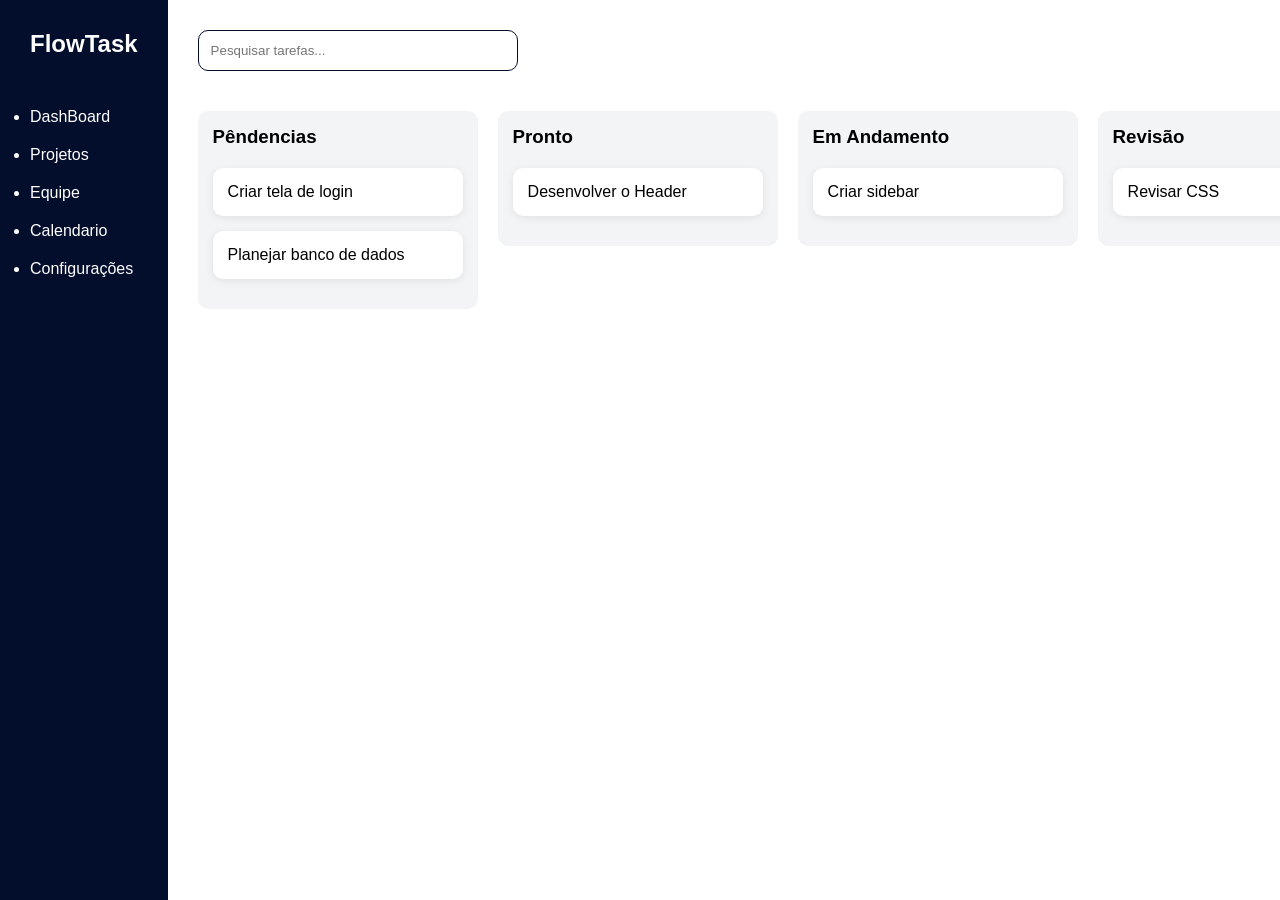
==== index.html @ 1e6c3bdd "Layout inicial do FlowTask" ====
<!DOCTYPE html>
<html lang="pt-BR">
<head>
    <meta charset="UTF-8">
    <meta name="viewport" content="width=device-width, initial-scale=1.0">
    <title>FlowTask</title>
    <link rel="stylesheet" href="style.css">
</head>
<body>

    <aside class="sidebar">  
        <div class="logo">
            <h2>FlowTask</h2>
        </div>

        <nav>
            <ul>
                <li>DashBoard</li>
                <li>Projetos</li>
                <li>Equipe</li>
                <li>Calendario</li>
                <li>Configurações</li>
            </ul>
        </nav>

    </aside>

    <main>

        <header class="header">
            <div class="search-box">
                <input 
                type="text"
                placeholder="Pesquisar tarefas..."
                >
            </div>

            <div class="header-right">
                <button class="btn-add">
                    + Nova Tarefa
                </button>
            
                <div class="user">
                    👤 Cris
                </div>
            </div>

        </header>

        <section class="board">
            <div class="column">
                <h3>Pêndencias</h3>
                <div class="card">
                    Criar tela de login
                </div>
                <div class="card">
                    Planejar banco de dados
                </div>
            </div>
            <div class="column">
                <h3>Pronto</h3>
                <div class="card">
                    Desenvolver o Header
                </div>
            </div>
            <div class="column">
                <h3>Em Andamento</h3>
                <div class="card">
                    Criar sidebar
                </div>
            </div>
            <div class="column">
                <h3>Revisão</h3>
                <div class="card">
                    Revisar CSS
                </div>
            </div>
            <div class="column">
                <h3>Concluído</h3>
                <div class="card">
                    Criar estrutura HTML
                </div>
            </div>
        </section>

    </main>

</body>

</html>
---- style.css ----
*{
    margin:0;
    padding:0;
    box-sizing:border-box;
}
body{
    display: flex;
    min-height:100vh;
    font-family: Arial, Helvetica, sans-serif;
}
.sidebar{
    width:250px;
    background: #030d2c;
    color: white;
    padding: 30px;
}
.logo{
    margin-bottom: 50px;
}
.sidebar li{
    margin-bottom: 20px;
    cursor: pointer;
}
main{
    flex: 1;
    padding: 30px;
}
.header{
    display: flex;
    justify-content: space-between;
    align-items: center;
    margin-bottom: 40px;
}
.search-box input{
    width: 320px;
    padding: 12px;
    border-radius: 10px;
    border: 1px solid #030d2c;
}
.header-right{
    display: flex;
    align-items: center;
    gap: 10px;
}
.btn-add{
    background: #030d2c;
    color: white;
    border: none;
    padding: 12px 20px;
    border-radius: 10px;
    cursor: pointer;
}
.user{
    font-weight: bold;
}
.board{
    display: flex;
    gap: 20px;
    align-items: flex-start;
}
.column{
    background: #f3f4f6;
    width: 280px;
    border-radius: 10px;
    padding: 15px;
}
.column h3{
    margin-bottom: 20px;
}
.card{
    background: white;
    padding: 15px;
    border-radius: 10px;
    margin-bottom: 15px;
    box-shadow: 0 2px 8px rgba(0, 0, 0,.08);
    cursor: pointer;
}
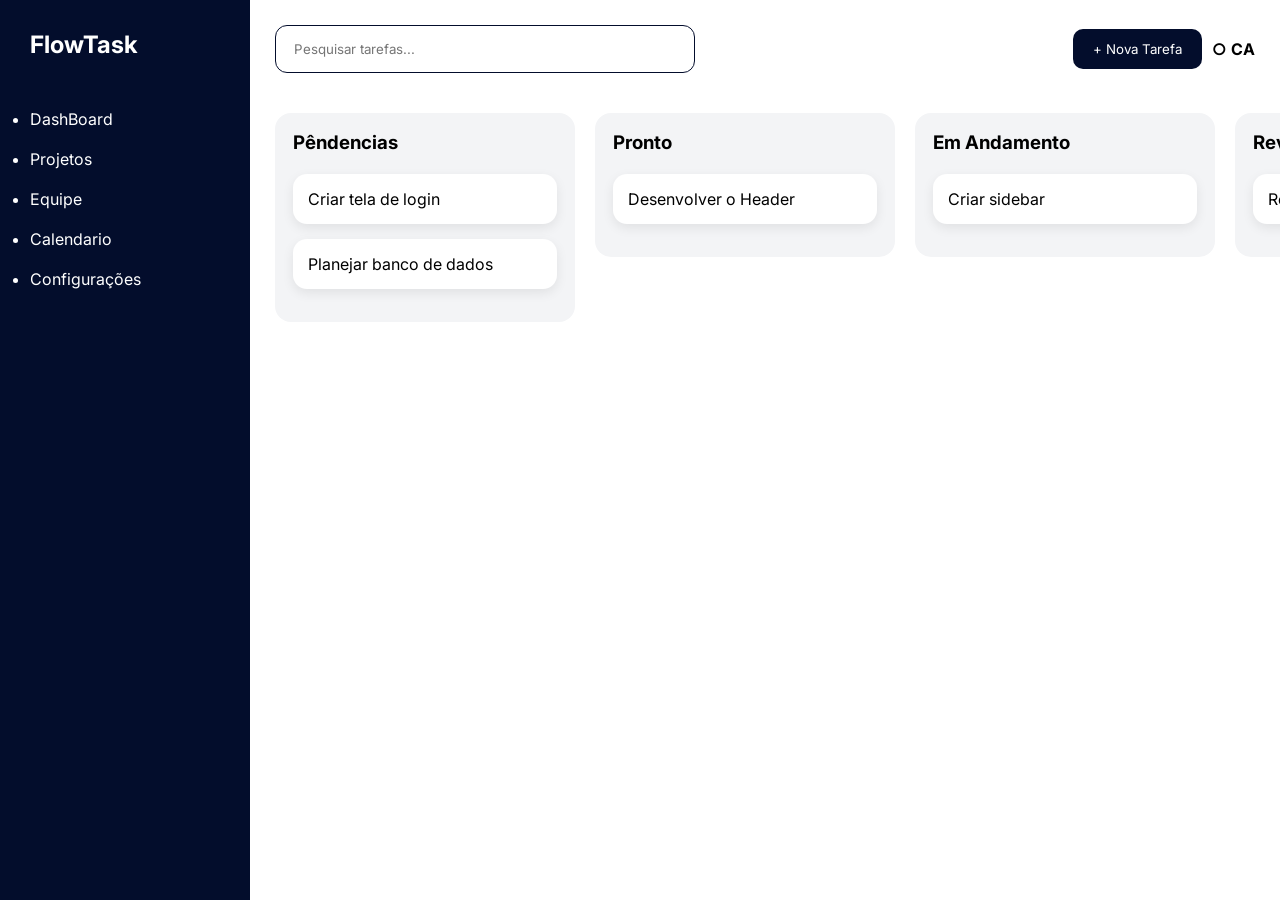
==== commit 405aba9e: "Ajustando visual das colunas" ====
--- a/index.html
+++ b/index.html
@@ -5,6 +5,9 @@
     <meta name="viewport" content="width=device-width, initial-scale=1.0">
     <title>FlowTask</title>
     <link rel="stylesheet" href="style.css">
+    <link rel="preconnect" href="https://fonts.googleapis.com">
+    <link rel="preconnect" href="https://fonts.gstatic.com" crossorigin>
+    <link href="https://fonts.googleapis.com/css2?family=Inter:wght@300;400;500;600;700&display=swap" rel="stylesheet">
 </head>
 <body>
 
@@ -41,7 +44,7 @@
                 </button>
             
                 <div class="user">
-                    👤 Cris
+                    ○ CA
                 </div>
             </div>
 
--- a/style.css
+++ b/style.css
@@ -2,6 +2,7 @@
     margin:0;
     padding:0;
     box-sizing:border-box;
+    font-family: "Inter", sans-serif;
 }
 body{
     display: flex;
@@ -23,7 +24,11 @@
 }
 main{
     flex: 1;
-    padding: 30px;
+    gap: 24px;
+    padding: 25px;
+    overflow-x: auto;
+    align-items: flex-start;
+    height:calc(100vh - 100px);
 }
 .header{
     display: flex;
@@ -32,9 +37,10 @@
     margin-bottom: 40px;
 }
 .search-box input{
-    width: 320px;
-    padding: 12px;
-    border-radius: 10px;
+    width: 420px;
+    height: 48px;
+    padding: 0 18px;
+    border-radius: 12px;
     border: 1px solid #030d2c;
 }
 .header-right{
@@ -60,9 +66,17 @@
 }
 .column{
     background: #f3f4f6;
+    transition: .25s;
+    border-radius: 16px;
+    padding: 18px;
+    min-width: 300px;
+    display: flex;
+    flex-direction: column;
+    height: 100%;
     width: 280px;
-    border-radius: 10px;
-    padding: 15px;
+}
+.column:hover{
+    background:#eef2f7;
 }
 .column h3{
     margin-bottom: 20px;
@@ -70,8 +84,13 @@
 .card{
     background: white;
     padding: 15px;
-    border-radius: 10px;
+    border-radius: 14px;
     margin-bottom: 15px;
-    box-shadow: 0 2px 8px rgba(0, 0, 0,.08);
+    box-shadow: 0 4px 12px rgba(0, 0, 0,.08);
+    transition: .25s;
     cursor: pointer;
+}
+.card:hover{
+    transform: translateY(-5px);
+    box-shadow: 0 10px 25px rgba(0,0,0,.18);
 }
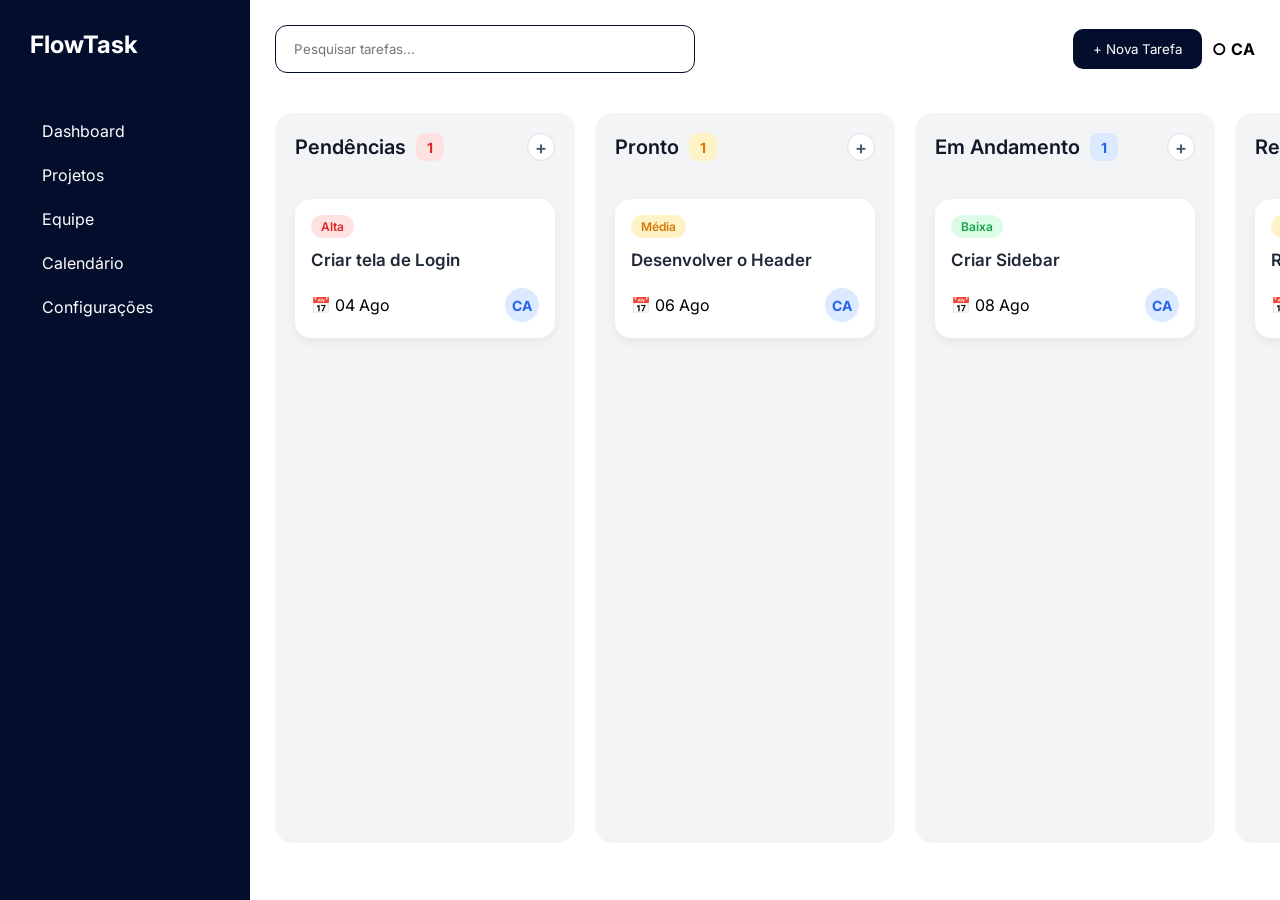
==== commit 222fcd59: "Atualizando visual dos cards" ====
--- a/index.html
+++ b/index.html
@@ -1,94 +1,328 @@
 <!DOCTYPE html>
 <html lang="pt-BR">
+
 <head>
     <meta charset="UTF-8">
     <meta name="viewport" content="width=device-width, initial-scale=1.0">
     <title>FlowTask</title>
+
     <link rel="stylesheet" href="style.css">
+
     <link rel="preconnect" href="https://fonts.googleapis.com">
     <link rel="preconnect" href="https://fonts.gstatic.com" crossorigin>
+
     <link href="https://fonts.googleapis.com/css2?family=Inter:wght@300;400;500;600;700&display=swap" rel="stylesheet">
 </head>
+
 <body>
 
-    <aside class="sidebar">  
+    <!-- SIDEBAR -->
+
+    <aside class="sidebar">
+
         <div class="logo">
             <h2>FlowTask</h2>
         </div>
 
         <nav>
+
             <ul>
-                <li>DashBoard</li>
+
+                <li>Dashboard</li>
                 <li>Projetos</li>
                 <li>Equipe</li>
-                <li>Calendario</li>
+                <li>Calendário</li>
                 <li>Configurações</li>
+
             </ul>
+
         </nav>
 
     </aside>
 
+    <!-- CONTEÚDO -->
+
     <main>
 
+        <!-- HEADER -->
+
         <header class="header">
+
             <div class="search-box">
-                <input 
-                type="text"
-                placeholder="Pesquisar tarefas..."
-                >
+
+                <input
+                    type="text"
+                    placeholder="Pesquisar tarefas...">
+
             </div>
 
             <div class="header-right">
+
                 <button class="btn-add">
                     + Nova Tarefa
                 </button>
-            
+
                 <div class="user">
                     ○ CA
                 </div>
+
             </div>
 
         </header>
 
+        <!-- KANBAN -->
+
         <section class="board">
-            <div class="column">
-                <h3>Pêndencias</h3>
-                <div class="card">
-                    Criar tela de login
-                </div>
-                <div class="card">
-                    Planejar banco de dados
-                </div>
-            </div>
-            <div class="column">
-                <h3>Pronto</h3>
-                <div class="card">
-                    Desenvolver o Header
-                </div>
-            </div>
-            <div class="column">
-                <h3>Em Andamento</h3>
-                <div class="card">
-                    Criar sidebar
-                </div>
-            </div>
-            <div class="column">
-                <h3>Revisão</h3>
-                <div class="card">
-                    Revisar CSS
-                </div>
-            </div>
-            <div class="column">
-                <h3>Concluído</h3>
-                <div class="card">
-                    Criar estrutura HTML
-                </div>
-            </div>
+
+            <!-- Pendências -->
+
+            <div class="column">
+
+                <div class="column-header">
+
+                    <div class="column-title">
+
+                        <h3>Pendências</h3>
+
+                        <span class="task-count danger">
+                            1
+                        </span>
+
+                    </div>
+
+                    <button class="add-task">+</button>
+
+                </div>
+
+                <div class="task-list">
+
+                    <div class="card">
+
+                        <span class="priority priority-high">Alta</span>
+                        </span>
+
+                        <h4>
+                            Criar tela de Login
+                        </h4>
+
+                        <div class="card-footer">
+
+                            <span class="card-date">
+                                📅 04 Ago
+                            </span>
+
+                            <div class="avatar">
+                                CA
+                            </div>
+
+                        </div>
+
+                    </div>
+
+                </div>
+
+            </div>
+
+            <!-- Pronto -->
+
+            <div class="column">
+
+                <div class="column-header">
+
+                    <div class="column-title">
+
+                        <h3>Pronto</h3>
+
+                        <span class="task-count warning">
+                            1
+                        </span>
+
+                    </div>
+
+                    <button class="add-task">+</button>
+
+                </div>
+
+                <div class="task-list">
+
+                    <div class="card">
+
+                        <span class="priority priority-medium">Média</span>
+                        </span>
+
+                        <h4>
+                            Desenvolver o Header
+                        </h4>
+
+                        <div class="card-footer">
+
+                            <span class="card-date">
+                                📅 06 Ago
+                            </span>
+
+                            <div class="avatar">
+                                CA
+                            </div>
+
+                        </div>
+
+                    </div>
+
+                </div>
+
+            </div>
+
+            <!-- Em andamento -->
+
+            <div class="column">
+
+                <div class="column-header">
+
+                    <div class="column-title">
+
+                        <h3>Em Andamento</h3>
+
+                        <span class="task-count info">
+                            1
+                        </span>
+
+                    </div>
+
+                    <button class="add-task">+</button>
+
+                </div>
+
+                <div class="task-list">
+
+                    <div class="card">
+
+                        <span class="priority priority-low">Baixa</span>
+                        </span>
+
+                        <h4>
+                            Criar Sidebar
+                        </h4>
+
+                        <div class="card-footer">
+
+                            <span class="card-date">
+                                📅 08 Ago
+                            </span>
+
+                            <div class="avatar">
+                                CA
+                            </div>
+
+                        </div>
+
+                    </div>
+
+                </div>
+
+            </div>
+
+            <!-- Revisão -->
+
+            <div class="column">
+
+                <div class="column-header">
+
+                    <div class="column-title">
+
+                        <h3>Revisão</h3>
+
+                        <span class="task-count purple">
+                            1
+                        </span>
+
+                    </div>
+
+                    <button class="add-task">+</button>
+
+                </div>
+
+                <div class="task-list">
+
+                    <div class="card">
+
+                        <span class="priority priority-medium">Média</span>
+                        </span>
+
+                        <h4>
+                            Revisar CSS
+                        </h4>
+
+                        <div class="card-footer">
+
+                            <span class="card-date">
+                                📅 09 Ago
+                            </span>
+
+                            <div class="avatar">
+                                CA
+                            </div>
+
+                        </div>
+
+                    </div>
+
+                </div>
+
+            </div>
+
+            <!-- Concluído -->
+
+            <div class="column">
+
+                <div class="column-header">
+
+                    <div class="column-title">
+
+                        <h3>Concluído</h3>
+
+                        <span class="task-count success">
+                            1
+                        </span>
+
+                    </div>
+
+                    <button class="add-task">+</button>
+
+                </div>
+
+                <div class="task-list">
+
+                    <div class="card">
+
+                        <span class="priority priority-low">Baixa</span>
+                        </span>
+
+                        <h4>
+                            Criar estrutura HTML
+                        </h4>
+
+                        <div class="card-footer">
+
+                            <span class="card-date">
+                                📅 02 Ago
+                            </span>
+
+                            <div class="avatar">
+                                CA
+                            </div>
+
+                        </div>
+
+                    </div>
+
+                </div>
+
+            </div>
+
         </section>
 
     </main>
 
 </body>
 
-</html>
-
+</html>
--- a/style.css
+++ b/style.css
@@ -7,7 +7,6 @@
 body{
     display: flex;
     min-height:100vh;
-    font-family: Arial, Helvetica, sans-serif;
 }
 .sidebar{
     width:250px;
@@ -19,16 +18,16 @@
     margin-bottom: 50px;
 }
 .sidebar li{
-    margin-bottom: 20px;
-    cursor: pointer;
+    border-radius: 10px;
+    padding: 12px;
+    transition: .2s;
 }
 main{
-    flex: 1;
-    gap: 24px;
-    padding: 25px;
-    overflow-x: auto;
-    align-items: flex-start;
-    height:calc(100vh - 100px);
+    flex:1;
+    padding:25px;
+    overflow:hidden;
+    display:flex;
+    flex-direction:column;
 }
 .header{
     display: flex;
@@ -55,6 +54,7 @@
     padding: 12px 20px;
     border-radius: 10px;
     cursor: pointer;
+    transition: 2s;
 }
 .user{
     font-weight: bold;
@@ -66,31 +66,191 @@
 }
 .column{
     background: #f3f4f6;
-    transition: .25s;
-    border-radius: 16px;
-    padding: 18px;
+    border-radius: 18px;
+    padding: 20px;
     min-width: 300px;
     display: flex;
     flex-direction: column;
-    height: 100%;
-    width: 280px;
+    height: calc(100vh - 170px);
 }
 .column:hover{
     background:#eef2f7;
 }
-.column h3{
-    margin-bottom: 20px;
+.column-title h3{
+    margin: 0;
+    font-size: 20px !important;
+    font-weight: 600;
+    color: #111827;
 }
 .card{
     background: white;
-    padding: 15px;
-    border-radius: 14px;
-    margin-bottom: 15px;
-    box-shadow: 0 4px 12px rgba(0, 0, 0,.08);
-    transition: .25s;
+    padding: 16px;
+    border-radius: 16px;
+    margin-bottom: 14px;
+    box-shadow: 0 4px 10px rgba(0, 0, 0,.06);
+    transition: .2s ease;
     cursor: pointer;
+    position: relative;
+    overflow: hidden;
+}
+.card::before{
+    content: "";
+    position: absolute;
+
+    top: 0;
+    left: 0;
+
+    width: 5px;
+    height: 100%;
+
+    border-radius: 4px 0 0 4px;
+}
+.card-high::before{
+    background:#EF4444;
+}
+
+.card-medium::before{
+    background:#F59E0B;
+}
+
+.card-low::before{
+    background:#22C55E;
+}
+.priority-high {
+    background: #FEE2E2;
+    color: #DC2626;
+}
+
+.priority-medium {
+    background: #FEF3C7;
+    color: #D97706;
+}
+
+.priority-low {
+    background: #DCFCE7;
+    color: #16A34A;
 }
 .card:hover{
-    transform: translateY(-5px);
-    box-shadow: 0 10px 25px rgba(0,0,0,.18);
-}+    transform: translateY(-3px);
+    box-shadow: 0 8px 18px rgba(0,0,0,.10);
+}
+.column-header{
+    display:flex;
+    justify-content:space-between;
+    align-items:center;
+    margin-bottom: 20px;
+}
+.column-title{
+    display:flex;
+    align-items:center;
+    gap:10px;
+}
+.add-task{
+    width: 28px;
+    height: 28px;
+    border-radius: 50%;
+    border: 1px solid #d9dee8;
+    background: white;
+    color: #485563;
+    font-weight: 600;
+    display: flex;
+    justify-content: center;
+    align-items: center;
+    cursor: pointer;
+    font-size: 18px;
+    transition: .2s ease;
+}
+.task-count{
+    display: flex;
+    align-items: center;
+    justify-content: center;
+    width: 28px;
+    height: 28px;
+    border-radius: 30%;
+    font-size: 14px;
+    font-weight: 700;
+}
+.add-task:hover{
+    background: #eef4ff;
+    border-color: #3b82f6;
+    color: #2563eb;
+}
+.task-list{
+    margin-top: 18px;
+    flex: 1;
+}
+.card h4{
+    margin: 0;
+    font-size: 17px;
+    font-weight: 600;
+    color:#1f2937;
+}
+.sidebar ul{
+    list-style: none;
+}
+.sidebar li:hover{
+    background:rgba(255,255,255,.08);
+}
+.search-box input:focus{
+    outline:none;
+    border-color:#2563eb;
+    box-shadow:0 0 0 4px rgba(37,99,235,.15);
+}
+.avatar{
+    width:34px;
+    height:34px;
+    border-radius:50%;
+    background:#dbeafe;
+    color:#2563eb;
+    display:flex;
+    justify-content:center;
+    align-items:center;
+    font-size:14px;
+    font-weight:700;
+}
+.priority{
+    display:inline-block;
+    padding:4px 10px;
+    border-radius:999px;
+    font-size:12px;
+    font-weight:600;
+    margin-bottom:12px;
+}
+.high{
+    background:#FEE2E2;
+    color:#DC2626;
+}
+.medium{
+    background:#FEF3C7;
+    color:#D97706;
+}
+.low{
+    background:#DCFCE7;
+    color:#16A34A;
+}
+.card-footer{
+    display:flex;
+    justify-content:space-between;
+    align-items:center;
+    margin-top:18px;
+}
+.task-count.danger{
+    background:#FEE2E2;
+    color:#DC2626;
+}
+.task-count.warning{
+    background:#FEF3C7;
+    color:#D97706;
+}
+.task-count.info{
+    background:#DBEAFE;
+    color:#2563EB;
+}
+.task-count.purple{
+    background:#EDE9FE;
+    color:#7C3AED;
+}
+.task-count.success{
+    background:#DCFCE7;
+    color:#16A34A;
+}
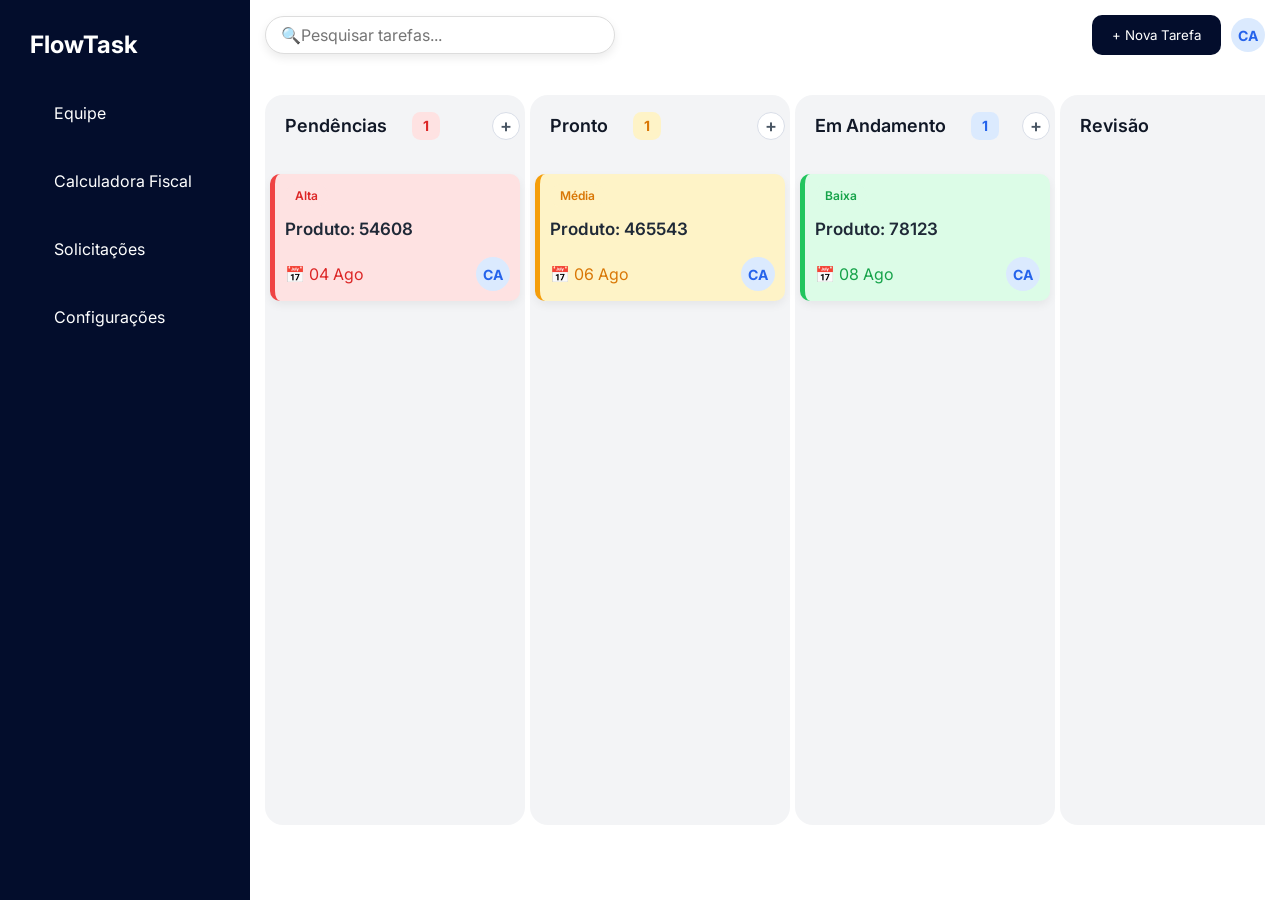
==== commit e87aea06: "Ajustado layout e organização dos estilos do Kanban" ====
--- a/index.html
+++ b/index.html
@@ -27,13 +27,10 @@
         <nav>
 
             <ul>
-
-                <li>Dashboard</li>
-                <li>Projetos</li>
-                <li>Equipe</li>
-                <li>Calendário</li>
-                <li>Configurações</li>
-
+                <li><a href="equipe">Equipe</a></li>
+                <li><a href="calculadora.html">Calculadora Fiscal</a></li>
+                <li><a href="solicitacoes.html">Solicitações</a></li>
+                <li><a href="configuracoes">Configurações</a></li>
             </ul>
 
         </nav>
@@ -49,7 +46,7 @@
         <header class="header">
 
             <div class="search-box">
-
+                <span class="search-box-icon">🔍 </span>
                 <input
                     type="text"
                     placeholder="Pesquisar tarefas...">
@@ -58,12 +55,12 @@
 
             <div class="header-right">
 
-                <button class="btn-add">
+                <button id="abrir", class="btn-add">
                     + Nova Tarefa
                 </button>
-
+                
                 <div class="user">
-                    ○ CA
+                    CA
                 </div>
 
             </div>
@@ -96,13 +93,12 @@
 
                 <div class="task-list">
 
-                    <div class="card">
+                    <div class="card priority-high">
 
                         <span class="priority priority-high">Alta</span>
-                        </span>
 
                         <h4>
-                            Criar tela de Login
+                            Produto: 54608
                         </h4>
 
                         <div class="card-footer">
@@ -145,13 +141,13 @@
 
                 <div class="task-list">
 
-                    <div class="card">
+                    <div class="card priority-medium">
 
                         <span class="priority priority-medium">Média</span>
                         </span>
 
                         <h4>
-                            Desenvolver o Header
+                            Produto: 465543
                         </h4>
 
                         <div class="card-footer">
@@ -194,13 +190,13 @@
 
                 <div class="task-list">
 
-                    <div class="card">
+                    <div class="card priority-low">
 
                         <span class="priority priority-low">Baixa</span>
                         </span>
 
                         <h4>
-                            Criar Sidebar
+                            Produto: 78123
                         </h4>
 
                         <div class="card-footer">
@@ -231,40 +227,13 @@
 
                         <h3>Revisão</h3>
 
-                        <span class="task-count purple">
-                            1
-                        </span>
-
-                    </div>
-
-                    <button class="add-task">+</button>
-
-                </div>
-
-                <div class="task-list">
-
-                    <div class="card">
-
-                        <span class="priority priority-medium">Média</span>
-                        </span>
-
-                        <h4>
-                            Revisar CSS
-                        </h4>
-
-                        <div class="card-footer">
-
-                            <span class="card-date">
-                                📅 09 Ago
-                            </span>
-
-                            <div class="avatar">
-                                CA
-                            </div>
-
-                        </div>
-
-                    </div>
+                    </div>
+
+                    <button class="add-task">+</button>
+
+                </div>
+
+                <div class="task-list">
 
                 </div>
 
@@ -280,40 +249,13 @@
 
                         <h3>Concluído</h3>
 
-                        <span class="task-count success">
-                            1
-                        </span>
-
-                    </div>
-
-                    <button class="add-task">+</button>
-
-                </div>
-
-                <div class="task-list">
-
-                    <div class="card">
-
-                        <span class="priority priority-low">Baixa</span>
-                        </span>
-
-                        <h4>
-                            Criar estrutura HTML
-                        </h4>
-
-                        <div class="card-footer">
-
-                            <span class="card-date">
-                                📅 02 Ago
-                            </span>
-
-                            <div class="avatar">
-                                CA
-                            </div>
-
-                        </div>
-
-                    </div>
+                    </div>
+
+                    <button class="add-task">+</button>
+
+                </div>
+
+                <div class="task-list">
 
                 </div>
 
@@ -322,7 +264,7 @@
         </section>
 
     </main>
-
+<script src="index.js"></script>
 </body>
 
 </html>
--- a/style.css
+++ b/style.css
@@ -1,5 +1,5 @@
 *{
-    margin:0;
+    margin:0px;
     padding:0;
     box-sizing:border-box;
     font-family: "Inter", sans-serif;
@@ -8,44 +8,92 @@
     display: flex;
     min-height:100vh;
 }
-.sidebar{
-    width:250px;
+
+
+/* ---------------- SIDEBAR ---------------- */
+.sidebar {
+    width: 250px;
     background: #030d2c;
     color: white;
     padding: 30px;
 }
 .logo{
-    margin-bottom: 50px;
+    margin-bottom: 20px;
 }
 .sidebar li{
     border-radius: 10px;
     padding: 12px;
     transition: .2s;
 }
+.sidebar a{
+    display: block;
+    padding: 12px;
+    color: white;
+    text-decoration:none;
+    border-radius: 10px;
+}
+.sidebar ul{
+    list-style: none;
+    padding: 0;
+    margin: 0;
+}
+.sidebar li:hover{
+    background:rgba(255,255,255,.08);
+    margin-bottom: 10px;
+}
 main{
     flex:1;
-    padding:25px;
+    padding:15px;
     overflow:hidden;
     display:flex;
     flex-direction:column;
 }
+
+
+
+/* ---------------- HEADER ---------------- */
 .header{
     display: flex;
     justify-content: space-between;
     align-items: center;
     margin-bottom: 40px;
 }
+.header-right{
+    display: flex;
+    align-items: center;
+    gap: 10px;
+}
+.search-box{
+    display: flex;
+    align-items: center;
+    width: 350px;
+    background: #fff;
+    border: 1px solid #ddd;
+    border-radius: 30px;
+    padding: 8px 15px;
+    box-shadow: 0 4px 10px rgba(0, 0, 0, 0.08);
+    transition: all 0.3s ease;
+}
+.search-box:focus-within{
+    border-color: #030d2c;
+    box-shadow: 0 0 0 4px rgba(79, 70, 229, 0.15);
+}
+.search-icon{
+    font-size: 18px;
+    color: #888;
+    margin-right: 10px;
+}
 .search-box input{
-    width: 420px;
-    height: 48px;
-    padding: 0 18px;
-    border-radius: 12px;
-    border: 1px solid #030d2c;
-}
-.header-right{
-    display: flex;
-    align-items: center;
-    gap: 10px;
+    border: none;
+    width: 100%;
+    font-size: 16px;
+    background: transparent;
+    color: #030d2c;
+}
+.search-box input:focus{
+    outline:none;
+    border-color:#2563eb;
+    box-shadow:0 0 0 4px rgba(37,99,235,.15);
 }
 .btn-add{
     background: #030d2c;
@@ -54,96 +102,93 @@
     padding: 12px 20px;
     border-radius: 10px;
     cursor: pointer;
-    transition: 2s;
+    transition: 2s ease;
 }
 .user{
     font-weight: bold;
-}
-.board{
-    display: flex;
-    gap: 20px;
+    background:#dbeafe;
+    color:#2563eb;
+    border-radius: 50%;
+    justify-content: center;
+    align-items: center;
+    display: flex;
+    font-size: 14px;
+    width: 34px;
+    height: 34px;
+}
+
+
+
+
+/* ---------------- KANBAN ---------------- */
+.board {
+    display: flex;
+    flex-direction: row;
     align-items: flex-start;
-}
-.column{
+    gap: 5px;
+    width: 100%;
+    overflow-x: auto;
+}
+.column {
     background: #f3f4f6;
     border-radius: 18px;
+    padding: 5px;
+    min-width: 260px;
+    height: calc(100vh - 170px);
+    display: flex;
+    flex-direction: column;
+    flex-shrink: 0;
+}
+.column-header{
+    display:flex;
+    justify-content:space-between;
+    align-items:center;
+    margin-bottom: 20px;
+}
+.column-title h3{
+    margin: -5px;
+    font-size: 18px !important;
+    font-weight: 600;
+    color: #111827;
     padding: 20px;
-    min-width: 300px;
-    display: flex;
-    flex-direction: column;
-    height: calc(100vh - 170px);
+}
+.column-title{
+    display:flex;
+    align-items:center;
+    gap:10px;
 }
 .column:hover{
     background:#eef2f7;
 }
-.column-title h3{
-    margin: 0;
-    font-size: 20px !important;
-    font-weight: 600;
-    color: #111827;
-}
-.card{
-    background: white;
-    padding: 16px;
-    border-radius: 16px;
-    margin-bottom: 14px;
-    box-shadow: 0 4px 10px rgba(0, 0, 0,.06);
-    transition: .2s ease;
-    cursor: pointer;
-    position: relative;
-    overflow: hidden;
-}
-.card::before{
-    content: "";
-    position: absolute;
-
-    top: 0;
-    left: 0;
-
-    width: 5px;
-    height: 100%;
-
-    border-radius: 4px 0 0 4px;
-}
-.card-high::before{
-    background:#EF4444;
-}
-
-.card-medium::before{
-    background:#F59E0B;
-}
-
-.card-low::before{
-    background:#22C55E;
-}
-.priority-high {
-    background: #FEE2E2;
-    color: #DC2626;
-}
-
-.priority-medium {
-    background: #FEF3C7;
-    color: #D97706;
-}
-
-.priority-low {
-    background: #DCFCE7;
-    color: #16A34A;
-}
-.card:hover{
-    transform: translateY(-3px);
-    box-shadow: 0 8px 18px rgba(0,0,0,.10);
-}
-.column-header{
-    display:flex;
-    justify-content:space-between;
-    align-items:center;
-    margin-bottom: 20px;
-}
-.column-title{
-    display:flex;
-    align-items:center;
-    gap:10px;
+.task-count{
+    display: flex;
+    align-items:center;
+    justify-content: center;
+    width: 28px;
+    height: 28px;
+    border-radius: 30%;
+    font-size: 14px;
+    font-weight: 700;
+}
+.task-count.danger{
+    background:#FEE2E2;
+    color:#DC2626;
+}
+.task-count.warning{
+    background:#FEF3C7;
+    color:#D97706;
+}
+.task-count.info{
+    background:#DBEAFE;
+    color:#2563EB;
+}
+.task-count.purple{
+    background:#EDE9FE;
+    color:#7C3AED;
+}
+.task-count.success{
+    background:#DCFCE7;
+    color:#16A34A;
 }
 .add-task{
     width: 28px;
@@ -160,16 +205,6 @@
     font-size: 18px;
     transition: .2s ease;
 }
-.task-count{
-    display: flex;
-    align-items: center;
-    justify-content: center;
-    width: 28px;
-    height: 28px;
-    border-radius: 30%;
-    font-size: 14px;
-    font-weight: 700;
-}
 .add-task:hover{
     background: #eef4ff;
     border-color: #3b82f6;
@@ -178,6 +213,36 @@
 .task-list{
     margin-top: 18px;
     flex: 1;
+}
+
+
+
+
+/* ---------------- CARDS ---------------- */
+.card{
+    background: white;
+    padding: 10px;
+    border-radius: 10px;
+    margin-top: -15px;
+    margin-bottom: 0;
+    box-shadow: 0 4px 10px rgba(0, 0, 0, .06);
+    transition: .2s ease-in-out;
+    cursor: pointer;
+    position: relative;
+    overflow: hidden;
+}
+.card:hover{
+    transform: translateY(-3px);
+    box-shadow: 0 8px 18px rgba(0,0,0,.10);
+}
+.card.priority-high{
+    border-left: 5px solid #ef4444;
+}
+.card.priority-medium{
+    border-left: 5px solid #f59e0b;   
+}
+.card.priority-low{
+    border-left: 5px solid #22C55E;
 }
 .card h4{
     margin: 0;
@@ -185,28 +250,11 @@
     font-weight: 600;
     color:#1f2937;
 }
-.sidebar ul{
-    list-style: none;
-}
-.sidebar li:hover{
-    background:rgba(255,255,255,.08);
-}
-.search-box input:focus{
-    outline:none;
-    border-color:#2563eb;
-    box-shadow:0 0 0 4px rgba(37,99,235,.15);
-}
-.avatar{
-    width:34px;
-    height:34px;
-    border-radius:50%;
-    background:#dbeafe;
-    color:#2563eb;
-    display:flex;
-    justify-content:center;
-    align-items:center;
-    font-size:14px;
-    font-weight:700;
+.card-footer{
+    display:flex;
+    justify-content:space-between;
+    align-items:center;
+    margin-top:18px;
 }
 .priority{
     display:inline-block;
@@ -216,41 +264,55 @@
     font-weight:600;
     margin-bottom:12px;
 }
-.high{
-    background:#FEE2E2;
-    color:#DC2626;
-}
-.medium{
-    background:#FEF3C7;
-    color:#D97706;
-}
-.low{
-    background:#DCFCE7;
-    color:#16A34A;
-}
-.card-footer{
-    display:flex;
-    justify-content:space-between;
-    align-items:center;
-    margin-top:18px;
-}
-.task-count.danger{
-    background:#FEE2E2;
-    color:#DC2626;
-}
-.task-count.warning{
-    background:#FEF3C7;
-    color:#D97706;
-}
-.task-count.info{
-    background:#DBEAFE;
-    color:#2563EB;
-}
-.task-count.purple{
-    background:#EDE9FE;
-    color:#7C3AED;
-}
-.task-count.success{
-    background:#DCFCE7;
-    color:#16A34A;
-}
+.priority-high {
+    background: #FEE2E2;
+    color: #DC2626;
+}
+.priority-medium {
+    background: #FEF3C7;
+    color: #D97706;
+}
+.priority-low {
+    background: #DCFCE7;
+    color: #16A34A;
+}
+.avatar{
+    width:34px;
+    height:34px;
+    border-radius:50%;
+    background:#dbeafe;
+    color:#2563eb;
+    display:flex;
+    justify-content:center;
+    align-items:center;
+    font-size:14px;
+    font-weight:700;
+}
+
+
+
+
+
+
+
+
+
+
+
+
+
+
+
+
+
+
+
+
+
+
+
+
+
+
+
+
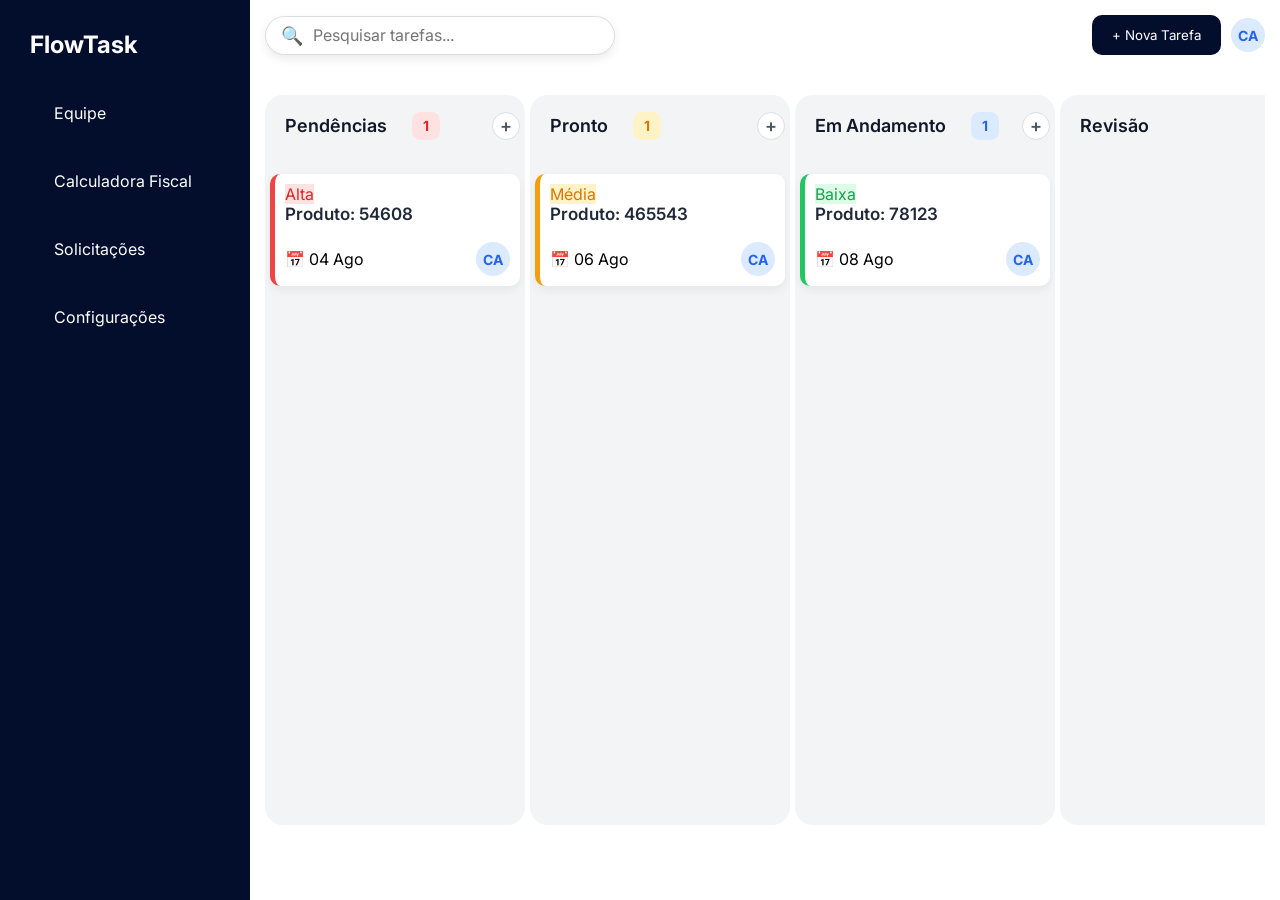
==== commit 920931d2: "Finalizado layout dos cards" ====
--- a/index.html
+++ b/index.html
@@ -46,7 +46,7 @@
         <header class="header">
 
             <div class="search-box">
-                <span class="search-box-icon">🔍 </span>
+                <span class="search-icon">🔍 </span>
                 <input
                     type="text"
                     placeholder="Pesquisar tarefas...">
@@ -55,7 +55,7 @@
 
             <div class="header-right">
 
-                <button id="abrir", class="btn-add">
+                <button id="abrir" class="btn-add">
                     + Nova Tarefa
                 </button>
                 
@@ -95,7 +95,7 @@
 
                     <div class="card priority-high">
 
-                        <span class="priority priority-high">Alta</span>
+                        <span class="badge priority-high">Alta</span>
 
                         <h4>
                             Produto: 54608
@@ -143,8 +143,7 @@
 
                     <div class="card priority-medium">
 
-                        <span class="priority priority-medium">Média</span>
-                        </span>
+                        <span class="badge priority-medium">Média</span>
 
                         <h4>
                             Produto: 465543
@@ -192,8 +191,7 @@
 
                     <div class="card priority-low">
 
-                        <span class="priority priority-low">Baixa</span>
-                        </span>
+                        <span class="badge priority-low">Baixa</span>
 
                         <h4>
                             Produto: 78123
--- a/style.css
+++ b/style.css
@@ -220,7 +220,7 @@
 
 /* ---------------- CARDS ---------------- */
 .card{
-    background: white;
+    background: white !important;
     padding: 10px;
     border-radius: 10px;
     margin-top: -15px;
@@ -264,15 +264,15 @@
     font-weight:600;
     margin-bottom:12px;
 }
-.priority-high {
-    background: #FEE2E2;
+.badge.priority-high {
+    background: #fee2e2;
     color: #DC2626;
 }
-.priority-medium {
+.badge.priority-medium {
     background: #FEF3C7;
     color: #D97706;
 }
-.priority-low {
+.badge.priority-low {
     background: #DCFCE7;
     color: #16A34A;
 }
